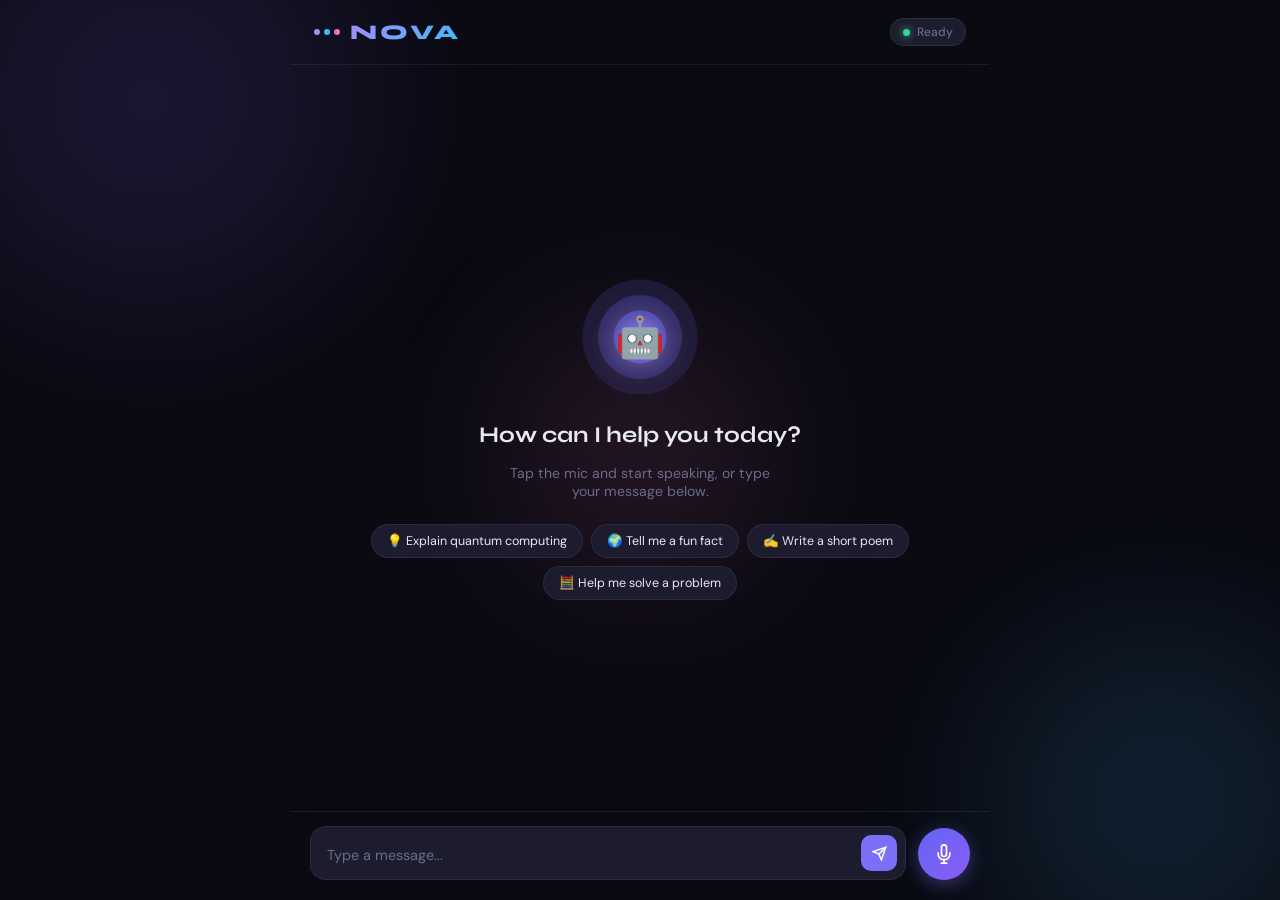
==== frontend/index.html @ d8e99df8 "Clean commit - removed secrets" ====
<!DOCTYPE html>
<html lang="en">
<head>
  <meta charset="UTF-8" />
  <meta name="viewport" content="width=device-width, initial-scale=1.0"/>
  <title>NOVA — AI Voice Assistant</title>
  <link rel="preconnect" href="https://fonts.googleapis.com">
  <link href="https://fonts.googleapis.com/css2?family=Syne:wght@400;700;800&family=DM+Sans:wght@300;400;500&display=swap" rel="stylesheet">
  <link rel="stylesheet" href="style.css">
</head>
<body>

  <!-- Animated background orbs -->
  <div class="bg-orb orb1"></div>
  <div class="bg-orb orb2"></div>
  <div class="bg-orb orb3"></div>

  <div class="app-wrapper">

    <!-- Header -->
    <header class="header">
      <div class="logo">
        <div class="logo-icon">
          <span class="logo-dot"></span>
          <span class="logo-dot"></span>
          <span class="logo-dot"></span>
        </div>
        <span class="logo-text">NOVA</span>
      </div>
      <div class="status-pill" id="statusPill">
        <span class="status-dot"></span>
        <span id="statusText">Ready</span>
      </div>
    </header>

    <!-- Chat Area -->
    <main class="chat-area" id="chat">
      <!-- Welcome screen shown when no messages -->
      <div class="welcome-screen" id="welcomeScreen">
        <div class="welcome-orb">
          <svg viewBox="0 0 100 100" class="wave-svg">
            <defs>
              <radialGradient id="wg" cx="50%" cy="50%" r="50%">
                <stop offset="0%" stop-color="#a78bfa"/>
                <stop offset="100%" stop-color="#6366f1"/>
              </radialGradient>
            </defs>
            <circle cx="50" cy="50" r="48" fill="url(#wg)" opacity="0.15"/>
            <circle cx="50" cy="50" r="35" fill="url(#wg)" opacity="0.25"/>
            <circle cx="50" cy="50" r="22" fill="url(#wg)" opacity="0.5"/>
          </svg>
          <div class="mic-icon-center">🤖</div>
        </div>
        <h2>How can I help you today?</h2>
        <p>Tap the mic and start speaking, or type your message below.</p>
        <div class="suggestion-chips">
          <button class="chip" onclick="sendChip(this)">💡 Explain quantum computing</button>
          <button class="chip" onclick="sendChip(this)">🌍 Tell me a fun fact</button>
          <button class="chip" onclick="sendChip(this)">✍️ Write a short poem</button>
          <button class="chip" onclick="sendChip(this)">🧮 Help me solve a problem</button>
        </div>
      </div>
    </main>

    <!-- Input Area -->
    <footer class="input-area">
      <div class="input-bar">
        <textarea
          id="textInput"
          placeholder="Type a message..."
          rows="1"
          onkeydown="handleKey(event)"
          oninput="autoResize(this)"
        ></textarea>
        <button class="send-btn" id="sendBtn" onclick="sendText()" title="Send message">
          <svg viewBox="0 0 24 24" fill="none" stroke="currentColor" stroke-width="2.5">
            <line x1="22" y1="2" x2="11" y2="13"/>
            <polygon points="22 2 15 22 11 13 2 9 22 2"/>
          </svg>
        </button>
      </div>
      <button class="mic-btn" id="micBtn" onclick="startListening()" title="Start voice input">
        <div class="mic-rings">
          <div class="ring ring1"></div>
          <div class="ring ring2"></div>
          <div class="ring ring3"></div>
        </div>
        <svg class="mic-svg" viewBox="0 0 24 24" fill="none" stroke="currentColor" stroke-width="2">
          <path d="M12 1a3 3 0 0 0-3 3v8a3 3 0 0 0 6 0V4a3 3 0 0 0-3-3z"/>
          <path d="M19 10v2a7 7 0 0 1-14 0v-2"/>
          <line x1="12" y1="19" x2="12" y2="23"/>
          <line x1="8" y1="23" x2="16" y2="23"/>
        </svg>
      </button>
    </footer>

  </div>

  <!-- Toast notification -->
  <div class="toast" id="toast"></div>

  <script src="script.js"></script>
</body>
</html>
---- frontend/style.css ----
/* ===========================
   NOVA — AI Voice Assistant
   style.css
=========================== */

/* --- Reset & Root Vars --- */
*, *::before, *::after {
  box-sizing: border-box;
  margin: 0;
  padding: 0;
}

:root {
  --bg:        #0a0a12;
  --surface:   #13131f;
  --surface2:  #1c1c2e;
  --border:    rgba(255,255,255,0.07);
  --accent:    #7c6ff7;
  --accent2:   #a78bfa;
  --accent3:   #38bdf8;
  --user-bg:   linear-gradient(135deg, #6366f1, #8b5cf6);
  --bot-bg:    #1c1c2e;
  --text:      #e8e8f0;
  --muted:     #6b6b8a;
  --success:   #34d399;
  --danger:    #f87171;
  --font-head: 'Syne', sans-serif;
  --font-body: 'DM Sans', sans-serif;
  --radius:    16px;
  --shadow:    0 8px 32px rgba(0,0,0,0.4);
}

html, body {
  height: 100%;
  background: var(--bg);
  color: var(--text);
  font-family: var(--font-body);
  overflow: hidden;
}

/* --- Background Orbs --- */
.bg-orb {
  position: fixed;
  border-radius: 50%;
  filter: blur(80px);
  opacity: 0.18;
  pointer-events: none;
  animation: driftOrb 14s ease-in-out infinite alternate;
}
.orb1 {
  width: 500px; height: 500px;
  background: radial-gradient(circle, #7c6ff7, transparent);
  top: -150px; left: -100px;
  animation-delay: 0s;
}
.orb2 {
  width: 400px; height: 400px;
  background: radial-gradient(circle, #38bdf8, transparent);
  bottom: -100px; right: -80px;
  animation-delay: -5s;
}
.orb3 {
  width: 300px; height: 300px;
  background: radial-gradient(circle, #f472b6, transparent);
  top: 50%; left: 50%;
  transform: translate(-50%, -50%);
  animation-delay: -9s;
}
@keyframes driftOrb {
  from { transform: translate(0, 0) scale(1); }
  to   { transform: translate(30px, 30px) scale(1.1); }
}

/* --- App Layout --- */
.app-wrapper {
  position: relative;
  z-index: 1;
  display: flex;
  flex-direction: column;
  height: 100vh;
  max-width: 700px;
  margin: 0 auto;
}

/* --- Header --- */
.header {
  display: flex;
  justify-content: space-between;
  align-items: center;
  padding: 18px 24px;
  border-bottom: 1px solid var(--border);
  backdrop-filter: blur(10px);
}

.logo {
  display: flex;
  align-items: center;
  gap: 10px;
}
.logo-icon {
  display: flex;
  gap: 4px;
  align-items: center;
}
.logo-dot {
  width: 6px; height: 6px;
  border-radius: 50%;
  background: var(--accent2);
  animation: logoBounce 1.4s ease-in-out infinite;
}
.logo-dot:nth-child(2) { background: var(--accent3); animation-delay: 0.2s; }
.logo-dot:nth-child(3) { background: #f472b6; animation-delay: 0.4s; }
@keyframes logoBounce {
  0%, 100% { transform: translateY(0); }
  50% { transform: translateY(-4px); }
}
.logo-text {
  font-family: var(--font-head);
  font-weight: 800;
  font-size: 1.3rem;
  letter-spacing: 0.15em;
  background: linear-gradient(135deg, var(--accent2), var(--accent3));
  -webkit-background-clip: text;
  -webkit-text-fill-color: transparent;
  background-clip: text;
}

.status-pill {
  display: flex;
  align-items: center;
  gap: 7px;
  background: var(--surface2);
  border: 1px solid var(--border);
  border-radius: 99px;
  padding: 5px 12px;
  font-size: 0.75rem;
  font-weight: 500;
  color: var(--muted);
  transition: all 0.3s;
}
.status-dot {
  width: 7px; height: 7px;
  border-radius: 50%;
  background: var(--success);
  box-shadow: 0 0 8px var(--success);
  animation: pulse-dot 2s ease-in-out infinite;
}
@keyframes pulse-dot {
  0%, 100% { opacity: 1; transform: scale(1); }
  50% { opacity: 0.5; transform: scale(0.8); }
}
.status-pill.listening  { border-color: var(--danger); color: var(--danger); }
.status-pill.listening .status-dot { background: var(--danger); box-shadow: 0 0 10px var(--danger); }
.status-pill.thinking   { border-color: var(--accent2); color: var(--accent2); }
.status-pill.thinking .status-dot { background: var(--accent2); box-shadow: 0 0 10px var(--accent2); animation: spinDot 1s linear infinite; }
@keyframes spinDot {
  to { transform: rotate(360deg); border-radius: 0; }
}

/* --- Chat Area --- */
.chat-area {
  flex: 1;
  overflow-y: auto;
  padding: 24px 20px;
  scroll-behavior: smooth;
  display: flex;
  flex-direction: column;
  gap: 14px;
}
.chat-area::-webkit-scrollbar { width: 4px; }
.chat-area::-webkit-scrollbar-track { background: transparent; }
.chat-area::-webkit-scrollbar-thumb { background: var(--surface2); border-radius: 99px; }

/* --- Welcome Screen --- */
.welcome-screen {
  display: flex;
  flex-direction: column;
  align-items: center;
  text-align: center;
  gap: 16px;
  margin: auto;
  padding: 20px 10px;
  animation: fadeUp 0.6s ease both;
}
.welcome-orb {
  position: relative;
  width: 120px; height: 120px;
  display: flex;
  align-items: center;
  justify-content: center;
  margin-bottom: 8px;
}
.wave-svg {
  position: absolute;
  inset: 0;
  width: 100%; height: 100%;
  animation: rotateOrb 8s linear infinite;
}
@keyframes rotateOrb { to { transform: rotate(360deg); } }
.mic-icon-center {
  font-size: 2.5rem;
  z-index: 1;
  filter: drop-shadow(0 0 12px rgba(167,139,250,0.6));
  animation: floatIcon 3s ease-in-out infinite;
}
@keyframes floatIcon {
  0%, 100% { transform: translateY(0); }
  50% { transform: translateY(-6px); }
}
.welcome-screen h2 {
  font-family: var(--font-head);
  font-size: 1.4rem;
  font-weight: 700;
  color: var(--text);
}
.welcome-screen p {
  font-size: 0.88rem;
  color: var(--muted);
  max-width: 260px;
}
.suggestion-chips {
  display: flex;
  flex-wrap: wrap;
  justify-content: center;
  gap: 8px;
  margin-top: 8px;
}
.chip {
  background: var(--surface2);
  border: 1px solid var(--border);
  color: var(--text);
  border-radius: 99px;
  padding: 8px 15px;
  font-size: 0.78rem;
  font-family: var(--font-body);
  cursor: pointer;
  transition: all 0.2s;
}
.chip:hover {
  background: var(--surface);
  border-color: var(--accent);
  transform: translateY(-2px);
  box-shadow: 0 4px 14px rgba(124,111,247,0.2);
}

/* --- Message Bubbles --- */
.message {
  max-width: 78%;
  padding: 13px 16px;
  border-radius: var(--radius);
  font-size: 0.9rem;
  line-height: 1.6;
  animation: fadeUp 0.35s cubic-bezier(0.22,1,0.36,1) both;
  position: relative;
  word-wrap: break-word;
}
@keyframes fadeUp {
  from { opacity: 0; transform: translateY(14px); }
  to   { opacity: 1; transform: translateY(0); }
}

.user {
  background: var(--user-bg);
  color: white;
  margin-left: auto;
  border-bottom-right-radius: 4px;
  box-shadow: 0 4px 20px rgba(99,102,241,0.35);
}
.bot {
  background: var(--bot-bg);
  color: var(--text);
  border: 1px solid var(--border);
  margin-right: auto;
  border-bottom-left-radius: 4px;
}

/* Typing indicator */
.typing-indicator {
  display: flex;
  align-items: center;
  gap: 5px;
  padding: 14px 18px;
  background: var(--bot-bg);
  border: 1px solid var(--border);
  border-radius: var(--radius);
  border-bottom-left-radius: 4px;
  width: fit-content;
  animation: fadeUp 0.3s ease both;
}
.typing-dot {
  width: 7px; height: 7px;
  background: var(--muted);
  border-radius: 50%;
  animation: typingBounce 1.2s ease-in-out infinite;
}
.typing-dot:nth-child(2) { animation-delay: 0.2s; }
.typing-dot:nth-child(3) { animation-delay: 0.4s; }
@keyframes typingBounce {
  0%, 80%, 100% { transform: translateY(0); opacity: 0.4; }
  40% { transform: translateY(-7px); opacity: 1; }
}

/* --- Input Area --- */
.input-area {
  padding: 14px 20px 20px;
  border-top: 1px solid var(--border);
  display: flex;
  align-items: flex-end;
  gap: 12px;
  backdrop-filter: blur(10px);
}

.input-bar {
  flex: 1;
  display: flex;
  align-items: flex-end;
  background: var(--surface2);
  border: 1px solid var(--border);
  border-radius: var(--radius);
  padding: 8px 8px 8px 16px;
  gap: 8px;
  transition: border-color 0.2s;
}
.input-bar:focus-within {
  border-color: var(--accent);
  box-shadow: 0 0 0 3px rgba(124,111,247,0.12);
}

textarea {
  flex: 1;
  background: transparent;
  border: none;
  outline: none;
  color: var(--text);
  font-family: var(--font-body);
  font-size: 0.9rem;
  line-height: 1.5;
  resize: none;
  max-height: 120px;
  overflow-y: auto;
  padding: 4px 0;
}
textarea::placeholder { color: var(--muted); }

.send-btn {
  width: 36px; height: 36px;
  min-width: 36px;
  border-radius: 10px;
  background: var(--accent);
  border: none;
  color: white;
  cursor: pointer;
  display: flex;
  align-items: center;
  justify-content: center;
  transition: all 0.2s;
  flex-shrink: 0;
}
.send-btn:hover { background: var(--accent2); transform: scale(1.08); }
.send-btn svg { width: 15px; height: 15px; }

/* --- Mic Button --- */
.mic-btn {
  position: relative;
  width: 52px; height: 52px;
  min-width: 52px;
  border-radius: 50%;
  background: linear-gradient(135deg, #6366f1, #8b5cf6);
  border: none;
  cursor: pointer;
  display: flex;
  align-items: center;
  justify-content: center;
  transition: all 0.3s;
  box-shadow: 0 4px 18px rgba(124,111,247,0.4);
  flex-shrink: 0;
}
.mic-btn:hover { transform: scale(1.08); box-shadow: 0 6px 24px rgba(124,111,247,0.55); }
.mic-btn:active { transform: scale(0.96); }
.mic-svg { width: 20px; height: 20px; stroke: white; position: relative; z-index: 2; }

/* Ripple rings — shown only when listening */
.mic-rings { position: absolute; inset: 0; border-radius: 50%; }
.ring {
  position: absolute;
  inset: 0;
  border-radius: 50%;
  border: 2px solid rgba(167,139,250,0.6);
  opacity: 0;
  transform: scale(1);
}
.mic-btn.listening .ring1 { animation: ripple 1.6s ease-out infinite; }
.mic-btn.listening .ring2 { animation: ripple 1.6s ease-out infinite 0.4s; }
.mic-btn.listening .ring3 { animation: ripple 1.6s ease-out infinite 0.8s; }
@keyframes ripple {
  0%  { transform: scale(1);   opacity: 0.7; }
  100%{ transform: scale(2.2); opacity: 0; }
}
.mic-btn.listening {
  background: linear-gradient(135deg, #ef4444, #f97316);
  box-shadow: 0 0 28px rgba(239,68,68,0.5);
  animation: micPulse 0.8s ease-in-out infinite alternate;
}
@keyframes micPulse {
  from { transform: scale(1); }
  to   { transform: scale(1.06); }
}

/* --- Toast --- */
.toast {
  position: fixed;
  bottom: 100px;
  left: 50%;
  transform: translateX(-50%) translateY(20px);
  background: var(--surface2);
  border: 1px solid var(--border);
  color: var(--text);
  padding: 10px 20px;
  border-radius: 99px;
  font-size: 0.82rem;
  opacity: 0;
  pointer-events: none;
  transition: all 0.3s;
  z-index: 99;
  white-space: nowrap;
}
.toast.show {
  opacity: 1;
  transform: translateX(-50%) translateY(0);
}
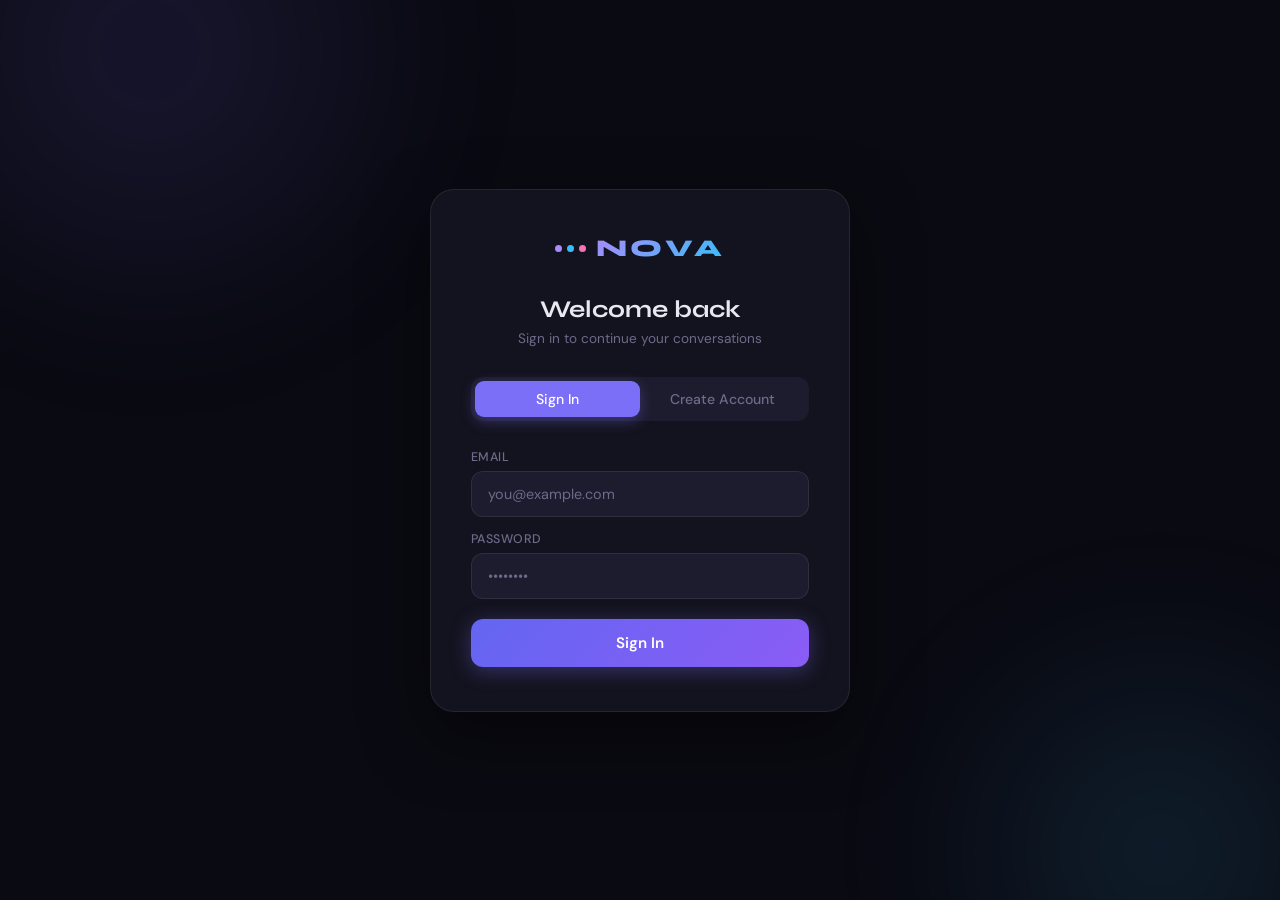
==== commit cae0baf7: "Updated NOVA project with auth, login, logout, sessions" ====
--- a/frontend/index.html
+++ b/frontend/index.html
@@ -4,20 +4,22 @@
   <meta charset="UTF-8" />
   <meta name="viewport" content="width=device-width, initial-scale=1.0"/>
   <title>NOVA — AI Voice Assistant</title>
+
   <link rel="preconnect" href="https://fonts.googleapis.com">
   <link href="https://fonts.googleapis.com/css2?family=Syne:wght@400;700;800&family=DM+Sans:wght@300;400;500&display=swap" rel="stylesheet">
+
   <link rel="stylesheet" href="style.css">
 </head>
 <body>
 
-  <!-- Animated background orbs -->
+  <!-- Background -->
   <div class="bg-orb orb1"></div>
   <div class="bg-orb orb2"></div>
   <div class="bg-orb orb3"></div>
 
   <div class="app-wrapper">
 
-    <!-- Header -->
+    <!-- HEADER -->
     <header class="header">
       <div class="logo">
         <div class="logo-icon">
@@ -27,15 +29,24 @@
         </div>
         <span class="logo-text">NOVA</span>
       </div>
+
       <div class="status-pill" id="statusPill">
         <span class="status-dot"></span>
         <span id="statusText">Ready</span>
       </div>
+
+      <!-- ✅ FIXED LOGOUT BUTTON -->
+      <div style="margin-left:auto;">
+        <button onclick="doLogout()" class="send-btn">
+          Logout
+        </button>
+      </div>
     </header>
 
-    <!-- Chat Area -->
+    <!-- CHAT AREA -->
     <main class="chat-area" id="chat">
-      <!-- Welcome screen shown when no messages -->
+
+      <!-- Welcome Screen -->
       <div class="welcome-screen" id="welcomeScreen">
         <div class="welcome-orb">
           <svg viewBox="0 0 100 100" class="wave-svg">
@@ -51,8 +62,10 @@
           </svg>
           <div class="mic-icon-center">🤖</div>
         </div>
+
         <h2>How can I help you today?</h2>
         <p>Tap the mic and start speaking, or type your message below.</p>
+
         <div class="suggestion-chips">
           <button class="chip" onclick="sendChip(this)">💡 Explain quantum computing</button>
           <button class="chip" onclick="sendChip(this)">🌍 Tell me a fun fact</button>
@@ -60,9 +73,10 @@
           <button class="chip" onclick="sendChip(this)">🧮 Help me solve a problem</button>
         </div>
       </div>
+
     </main>
 
-    <!-- Input Area -->
+    <!-- INPUT AREA -->
     <footer class="input-area">
       <div class="input-bar">
         <textarea
@@ -72,19 +86,22 @@
           onkeydown="handleKey(event)"
           oninput="autoResize(this)"
         ></textarea>
-        <button class="send-btn" id="sendBtn" onclick="sendText()" title="Send message">
+
+        <button class="send-btn" id="sendBtn" onclick="sendText()">
           <svg viewBox="0 0 24 24" fill="none" stroke="currentColor" stroke-width="2.5">
             <line x1="22" y1="2" x2="11" y2="13"/>
             <polygon points="22 2 15 22 11 13 2 9 22 2"/>
           </svg>
         </button>
       </div>
-      <button class="mic-btn" id="micBtn" onclick="startListening()" title="Start voice input">
+
+      <button class="mic-btn" id="micBtn" onclick="startListening()">
         <div class="mic-rings">
           <div class="ring ring1"></div>
           <div class="ring ring2"></div>
           <div class="ring ring3"></div>
         </div>
+
         <svg class="mic-svg" viewBox="0 0 24 24" fill="none" stroke="currentColor" stroke-width="2">
           <path d="M12 1a3 3 0 0 0-3 3v8a3 3 0 0 0 6 0V4a3 3 0 0 0-3-3z"/>
           <path d="M19 10v2a7 7 0 0 1-14 0v-2"/>
@@ -96,9 +113,26 @@
 
   </div>
 
-  <!-- Toast notification -->
+  <!-- TOAST -->
   <div class="toast" id="toast"></div>
 
+  <!-- ✅ AUTH GUARD -->
+  <script>
+    if (!localStorage.getItem("nova_token")) {
+      window.location.href = "login.html";
+    }
+
+    // ✅ CLEAN LOGOUT FUNCTION
+    function doLogout() {
+      localStorage.removeItem("nova_token");
+      localStorage.removeItem("nova_email");
+      localStorage.removeItem("nova_session_id");
+      window.location.href = "login.html";
+    }
+  </script>
+
+  <!-- ✅ ONLY ONE SCRIPT -->
   <script src="script.js"></script>
+
 </body>
 </html>
